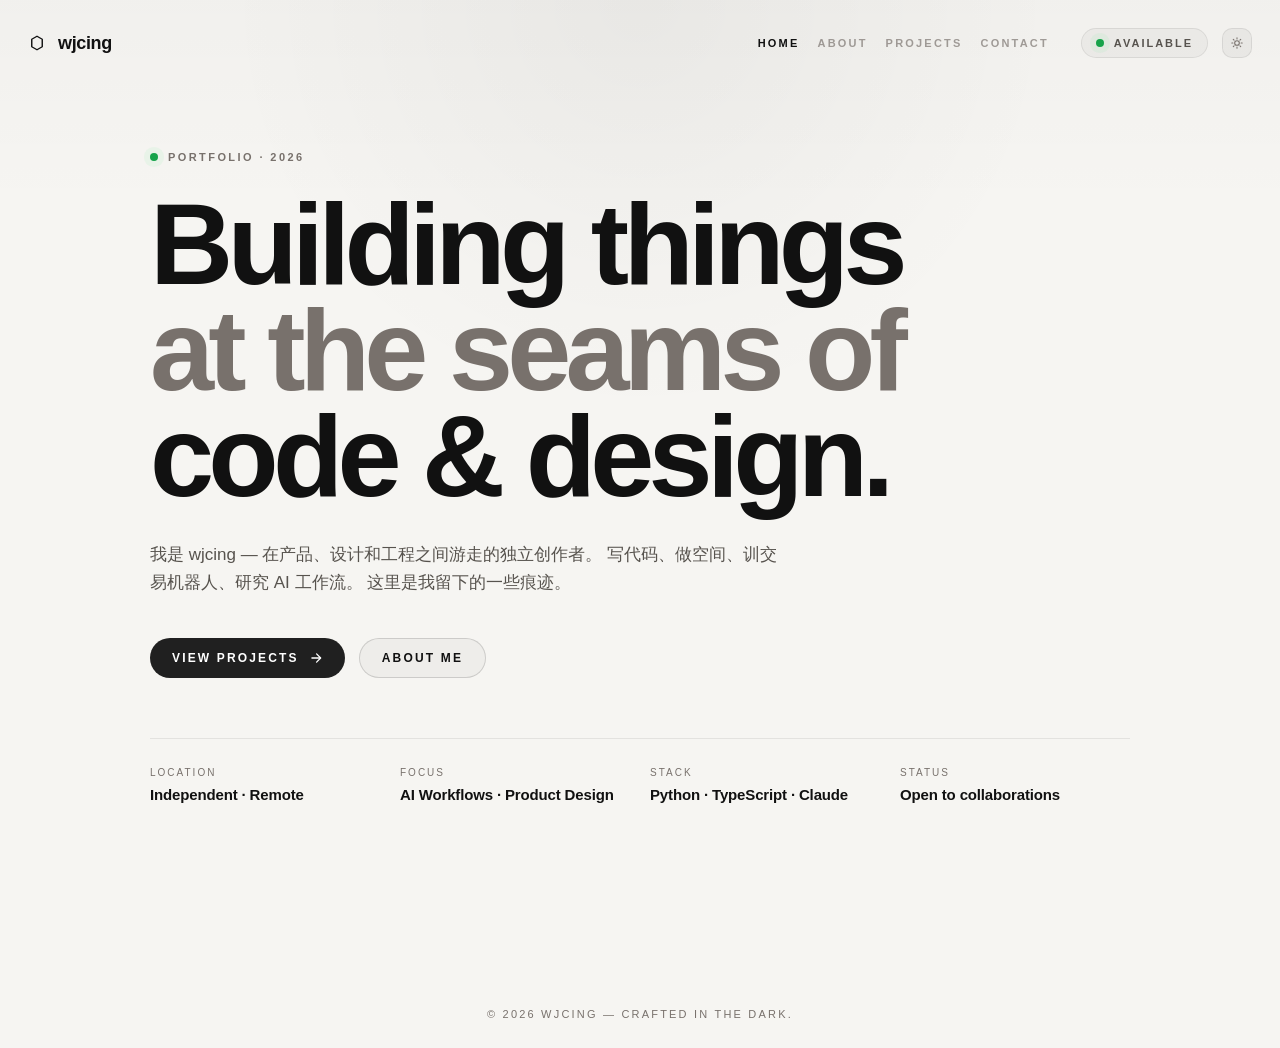
==== index.html @ 62563226 "Initial commit: personal portfolio site" ====
<!DOCTYPE html>
<html lang="zh-CN">
  <head>
    <meta charset="UTF-8" />
    <meta name="viewport" content="width=device-width, initial-scale=1.0" />
    <meta name="description" content="wjcing — personal portfolio." />
    <meta name="theme-color" content="#050505" />
    <title>wjcing</title>
    <script src="./scripts/theme.js"></script>
    <link rel="stylesheet" href="./styles/shared.css" />
    <link rel="stylesheet" href="./styles/home.css" />
  </head>
  <body data-page="home">
    <div class="app-shell">
      <header class="topbar">
        <a class="brand" href="./index.html" aria-label="Home">
          <svg viewBox="0 0 24 24" aria-hidden="true">
            <path d="M12 3 19 7v10l-7 4-7-4V7Z"></path>
          </svg>
          <span class="brand-name">wjcing</span>
        </a>

        <nav class="nav" aria-label="Site sections">
          <a class="nav-link is-active" href="./index.html">Home</a>
          <a class="nav-link" href="./about.html">About</a>
          <a class="nav-link" href="./projects.html">Projects</a>
          <a class="nav-link" href="./contact.html">Contact</a>
        </nav>

        <div class="session-cluster" aria-label="Session">
          <div class="status-chip">
            <span class="status-dot" aria-hidden="true"></span>
            Available
          </div>
          <button
            class="theme-toggle"
            type="button"
            data-theme-toggle
            aria-label="Switch to light mode"
            aria-pressed="false"
            title="Switch to light mode"
          >
            <svg class="theme-toggle-icon theme-toggle-icon--moon" viewBox="0 0 24 24" aria-hidden="true">
              <path d="M20 14.5A8 8 0 0 1 9.5 4a8 8 0 1 0 10.5 10.5Z"></path>
            </svg>
            <svg class="theme-toggle-icon theme-toggle-icon--sun" viewBox="0 0 24 24" aria-hidden="true">
              <circle cx="12" cy="12" r="4"></circle>
              <path d="M12 3v2"></path><path d="M12 19v2"></path>
              <path d="M3 12h2"></path><path d="M19 12h2"></path>
              <path d="m5.6 5.6 1.4 1.4"></path><path d="m17 17 1.4 1.4"></path>
              <path d="m5.6 18.4 1.4-1.4"></path><path d="m17 7 1.4-1.4"></path>
            </svg>
          </button>
        </div>
      </header>

      <main class="page-main" aria-label="Home">
        <section class="hero">
          <div class="hero-kicker">
            <span class="status-dot" aria-hidden="true"></span>
            Portfolio · 2026
          </div>

          <h1 class="hero-title">
            Building things<br />
            <em class="accent">at the seams of</em><br />
            code &amp; design.
          </h1>

          <p class="hero-copy">
            我是 wjcing — 在产品、设计和工程之间游走的独立创作者。
            写代码、做空间、训交易机器人、研究 AI 工作流。
            这里是我留下的一些痕迹。
          </p>

          <div class="hero-actions">
            <a class="btn-invert" href="./projects.html">
              View Projects
              <svg viewBox="0 0 24 24" width="14" height="14" stroke="currentColor" stroke-width="2.2" fill="none" stroke-linecap="round" stroke-linejoin="round" aria-hidden="true">
                <path d="M5 12h14"></path><path d="m13 5 7 7-7 7"></path>
              </svg>
            </a>
            <a class="btn-ghost" href="./about.html">About Me</a>
          </div>

          <div class="hero-meta">
            <div class="hero-meta-item">
              <span class="hero-meta-label">Location</span>
              <span class="hero-meta-value">Independent · Remote</span>
            </div>
            <div class="hero-meta-item">
              <span class="hero-meta-label">Focus</span>
              <span class="hero-meta-value">AI Workflows · Product Design</span>
            </div>
            <div class="hero-meta-item">
              <span class="hero-meta-label">Stack</span>
              <span class="hero-meta-value">Python · TypeScript · Claude</span>
            </div>
            <div class="hero-meta-item">
              <span class="hero-meta-label">Status</span>
              <span class="hero-meta-value">Open to collaborations</span>
            </div>
          </div>
        </section>
      </main>

      <footer class="site-foot">© 2026 wjcing — Crafted in the dark.</footer>
    </div>
  </body>
</html>
---- styles/shared.css ----
:root {
  --bg: #050505;
  --panel: rgba(10, 10, 10, 0.82);
  --panel-strong: rgba(15, 15, 15, 0.96);
  --panel-border: rgba(90, 90, 90, 0.22);
  --line: rgba(255, 255, 255, 0.08);
  --line-strong: rgba(255, 255, 255, 0.14);
  --text: #f5f5f5;
  --muted: #a3a3a3;
  --soft: #737373;
  --accent: #d4d4d4;
  --shadow: 0 24px 70px rgba(0, 0, 0, 0.36);
  --radius: 24px;
  --surface-1: rgba(255, 255, 255, 0.03);
  --surface-2: rgba(255, 255, 255, 0.04);
  --surface-3: rgba(255, 255, 255, 0.06);
  --surface-4: rgba(255, 255, 255, 0.08);
  --surface-strong: rgba(255, 255, 255, 0.14);
  --panel-glass: rgba(7, 7, 7, 0.58);
  --panel-glass-strong: rgba(10, 10, 10, 0.82);
  --top-glow-1: rgba(255, 255, 255, 0.05);
  --top-glow-2: rgba(255, 255, 255, 0.02);
  --scrollbar-thumb: #2f2f2f;
  --status-dot: #4ade80;
  --btn-invert-bg: rgba(255, 255, 255, 0.92);
  --btn-invert-fg: #050505;
  color-scheme: dark;
}

:root[data-theme="light"] {
  --bg: #f6f5f2;
  --panel: rgba(255, 255, 255, 0.92);
  --panel-strong: rgba(255, 255, 255, 0.98);
  --panel-border: rgba(0, 0, 0, 0.12);
  --line: rgba(0, 0, 0, 0.08);
  --line-strong: rgba(0, 0, 0, 0.14);
  --text: #111111;
  --muted: #57534e;
  --soft: #78716c;
  --accent: #1a1a1a;
  --shadow: 0 24px 70px rgba(0, 0, 0, 0.10);
  --surface-1: rgba(0, 0, 0, 0.03);
  --surface-2: rgba(0, 0, 0, 0.04);
  --surface-3: rgba(0, 0, 0, 0.06);
  --surface-4: rgba(0, 0, 0, 0.08);
  --surface-strong: rgba(0, 0, 0, 0.14);
  --panel-glass: rgba(255, 255, 255, 0.78);
  --panel-glass-strong: rgba(255, 255, 255, 0.92);
  --top-glow-1: rgba(0, 0, 0, 0.04);
  --top-glow-2: rgba(0, 0, 0, 0.02);
  --scrollbar-thumb: #c8c5be;
  --status-dot: #16a34a;
  --btn-invert-bg: rgba(15, 15, 15, 0.92);
  --btn-invert-fg: #ffffff;
  color-scheme: light;
}

* { box-sizing: border-box; }

html, body {
  margin: 0;
  width: 100%;
  min-height: 100%;
  background:
    radial-gradient(circle at top center, var(--top-glow-1), transparent 34%),
    linear-gradient(180deg, var(--top-glow-2), transparent 20%),
    var(--bg);
  color: var(--text);
  font-family: "Avenir Next", "Helvetica Neue", Helvetica, Arial, "PingFang SC", "Microsoft YaHei", sans-serif;
}

body {
  -webkit-font-smoothing: antialiased;
  text-rendering: optimizeLegibility;
}

a, button, input, textarea { font: inherit; }
a { color: inherit; }
button { border: 0; background: none; color: inherit; cursor: pointer; }
img { display: block; max-width: 100%; }

.app-shell {
  position: relative;
  min-height: 100vh;
  isolation: isolate;
}

/* ---------- Top bar ---------- */
.topbar {
  position: fixed;
  top: 0; left: 0; right: 0;
  z-index: 40;
  display: flex;
  align-items: center;
  gap: 24px;
  padding: 28px 28px 0;
  pointer-events: none;
}

.brand, .nav, .session-cluster { pointer-events: auto; }

.brand {
  display: inline-flex;
  align-items: center;
  gap: 12px;
  text-decoration: none;
}

.brand svg { transition: transform 0.65s ease; }
.brand:hover svg { transform: rotate(90deg); }

.brand-name {
  font-size: 18px;
  font-weight: 700;
  letter-spacing: -0.02em;
}

.nav {
  display: inline-flex;
  align-items: center;
  justify-content: flex-end;
  gap: 18px;
  margin-left: auto;
}

.nav-link {
  display: inline-flex;
  align-items: center;
  gap: 10px;
  padding: 8px 0;
  background: transparent;
  color: var(--soft);
  opacity: 0.68;
  font-size: 11px;
  font-weight: 700;
  letter-spacing: 0.2em;
  text-transform: uppercase;
  text-decoration: none;
  transition: color 0.2s ease, opacity 0.2s ease;
}

.nav-link:hover { color: var(--accent); opacity: 0.9; }
.nav-link.is-active { color: var(--text); opacity: 1; }

.nav-link svg, .brand svg, .icon {
  width: 18px;
  height: 18px;
  stroke: currentColor;
  stroke-width: 1.9;
  stroke-linecap: round;
  stroke-linejoin: round;
  fill: none;
  flex: 0 0 auto;
}

.session-cluster {
  display: inline-flex;
  align-items: center;
  gap: 14px;
  margin-left: 8px;
}

.status-chip {
  display: inline-flex;
  align-items: center;
  gap: 10px;
  padding: 0 14px;
  min-height: 30px;
  border: 1px solid var(--line);
  border-radius: 999px;
  color: var(--muted);
  background: var(--surface-1);
  font-size: 11px;
  font-weight: 700;
  letter-spacing: 0.18em;
  text-transform: uppercase;
}

.status-dot {
  width: 8px;
  height: 8px;
  border-radius: 50%;
  background: var(--status-dot);
  box-shadow: 0 0 0 6px rgba(74, 222, 128, 0.08);
  animation: pulse 1.8s infinite;
}

@keyframes pulse {
  0%, 100% { transform: scale(1); opacity: 0.85; }
  50% { transform: scale(1.35); opacity: 1; }
}

.theme-toggle {
  display: inline-flex;
  align-items: center;
  justify-content: center;
  width: 30px;
  height: 30px;
  border-radius: 10px;
  border: 1px solid var(--line);
  background: var(--surface-2);
  color: var(--soft);
  transition: background 0.18s ease, color 0.18s ease, border-color 0.18s ease;
}

.theme-toggle:hover, .theme-toggle:focus-visible {
  color: var(--text);
  border-color: var(--line-strong);
  background: var(--surface-3);
  outline: none;
}

.theme-toggle-icon {
  width: 14px;
  height: 14px;
  stroke: currentColor;
  stroke-width: 1.8;
  stroke-linecap: round;
  stroke-linejoin: round;
  fill: none;
}

.theme-toggle .theme-toggle-icon--sun { display: none; }
:root[data-theme="light"] .theme-toggle .theme-toggle-icon--sun { display: block; }
:root[data-theme="light"] .theme-toggle .theme-toggle-icon--moon { display: none; }

/* ---------- Page chrome ---------- */
.page-main {
  padding: 130px 28px 80px;
}

.section-wrap {
  max-width: 1180px;
  margin: 0 auto;
}

.section-head {
  display: flex;
  align-items: end;
  justify-content: space-between;
  gap: 20px;
  margin-bottom: 28px;
}

.section-kicker {
  display: inline-flex;
  align-items: center;
  gap: 14px;
}

.section-kicker h1 {
  margin: 0;
  font-size: clamp(34px, 4.8vw, 56px);
  line-height: 0.95;
  letter-spacing: -0.05em;
}

.section-copy {
  margin: 14px 0 0;
  max-width: 720px;
  color: var(--muted);
  font-size: 15px;
  line-height: 1.7;
}

.kicker-label {
  display: inline-block;
  color: var(--soft);
  font-size: 11px;
  font-weight: 700;
  letter-spacing: 0.22em;
  text-transform: uppercase;
}

.panel-surface {
  border-radius: 28px;
  border: 1px solid var(--line);
  background: var(--panel-glass);
  backdrop-filter: blur(22px);
  box-shadow: var(--shadow);
}

.tag-row {
  display: flex;
  flex-wrap: wrap;
  gap: 10px;
}

.tag {
  display: inline-flex;
  align-items: center;
  padding: 8px 12px;
  border-radius: 999px;
  border: 1px solid var(--line);
  background: var(--surface-2);
  color: var(--muted);
  font-size: 11px;
  letter-spacing: 0.12em;
  text-transform: uppercase;
}

.empty-state {
  display: grid;
  place-items: center;
  gap: 10px;
  min-height: 220px;
  padding: 28px;
  text-align: center;
  color: var(--muted);
  border-radius: 28px;
  border: 1px dashed var(--line-strong);
  background: var(--surface-1);
}

.btn-invert {
  display: inline-flex;
  align-items: center;
  gap: 10px;
  padding: 12px 22px;
  border-radius: 999px;
  background: var(--btn-invert-bg);
  color: var(--btn-invert-fg);
  font-size: 12px;
  font-weight: 700;
  letter-spacing: 0.18em;
  text-transform: uppercase;
  text-decoration: none;
  transition: transform 0.2s ease, box-shadow 0.2s ease;
}

.btn-invert:hover {
  transform: translateY(-1px);
  box-shadow: 0 12px 32px rgba(0,0,0,0.25);
}

.btn-ghost {
  display: inline-flex;
  align-items: center;
  gap: 10px;
  padding: 12px 22px;
  border-radius: 999px;
  border: 1px solid var(--line-strong);
  color: var(--text);
  background: var(--surface-1);
  font-size: 12px;
  font-weight: 700;
  letter-spacing: 0.18em;
  text-transform: uppercase;
  text-decoration: none;
  transition: background 0.2s ease, border-color 0.2s ease;
}

.btn-ghost:hover {
  background: var(--surface-3);
  border-color: var(--line-strong);
}

.mono {
  font-family: ui-monospace, SFMono-Regular, Menlo, monospace;
}

/* ---------- Footer ---------- */
.site-foot {
  margin-top: 80px;
  padding: 28px;
  text-align: center;
  color: var(--soft);
  font-size: 11px;
  letter-spacing: 0.2em;
  text-transform: uppercase;
}

/* ---------- Responsive ---------- */
@media (max-width: 1080px) {
  .topbar { flex-wrap: wrap; }
}

@media (max-width: 820px) {
  .topbar {
    flex-direction: column;
    align-items: start;
    padding: 20px 20px 0;
  }
  .nav { width: 100%; overflow-x: auto; }
  .nav-link { flex: 1 0 auto; }
  .page-main { padding: 154px 20px 32px; }
  .section-head { align-items: start; flex-direction: column; }
}

@media (max-width: 640px) {
  .session-cluster { width: 100%; margin-left: 0; justify-content: space-between; }
}
---- styles/home.css ----
body[data-page="home"] .page-main {
  display: grid;
  place-items: center;
  min-height: 100vh;
  padding: 130px 28px 80px;
}

.hero {
  position: relative;
  width: 100%;
  max-width: 980px;
  text-align: left;
}

.hero-kicker {
  display: inline-flex;
  align-items: center;
  gap: 10px;
  margin-bottom: 28px;
  color: var(--soft);
  font-size: 11px;
  font-weight: 700;
  letter-spacing: 0.22em;
  text-transform: uppercase;
}

.hero-kicker .status-dot {
  width: 8px;
  height: 8px;
}

.hero-title {
  margin: 0;
  font-size: clamp(56px, 9vw, 132px);
  line-height: 0.92;
  letter-spacing: -0.05em;
  font-weight: 700;
}

.hero-title .accent {
  color: var(--soft);
  font-style: normal;
}

.hero-copy {
  margin: 32px 0 0;
  max-width: 640px;
  color: var(--muted);
  font-size: 17px;
  line-height: 1.7;
}

.hero-actions {
  display: flex;
  flex-wrap: wrap;
  gap: 14px;
  margin-top: 40px;
}

.hero-meta {
  margin-top: 60px;
  padding-top: 28px;
  border-top: 1px solid var(--line);
  display: grid;
  grid-template-columns: repeat(auto-fit, minmax(180px, 1fr));
  gap: 20px;
}

.hero-meta-item {
  display: grid;
  gap: 8px;
}

.hero-meta-label {
  color: var(--soft);
  font-size: 10px;
  letter-spacing: 0.2em;
  text-transform: uppercase;
}

.hero-meta-value {
  color: var(--text);
  font-size: 15px;
  font-weight: 600;
  letter-spacing: -0.01em;
}

@media (max-width: 640px) {
  .hero-title { font-size: clamp(44px, 12vw, 72px); }
  .hero-copy { font-size: 15px; }
}
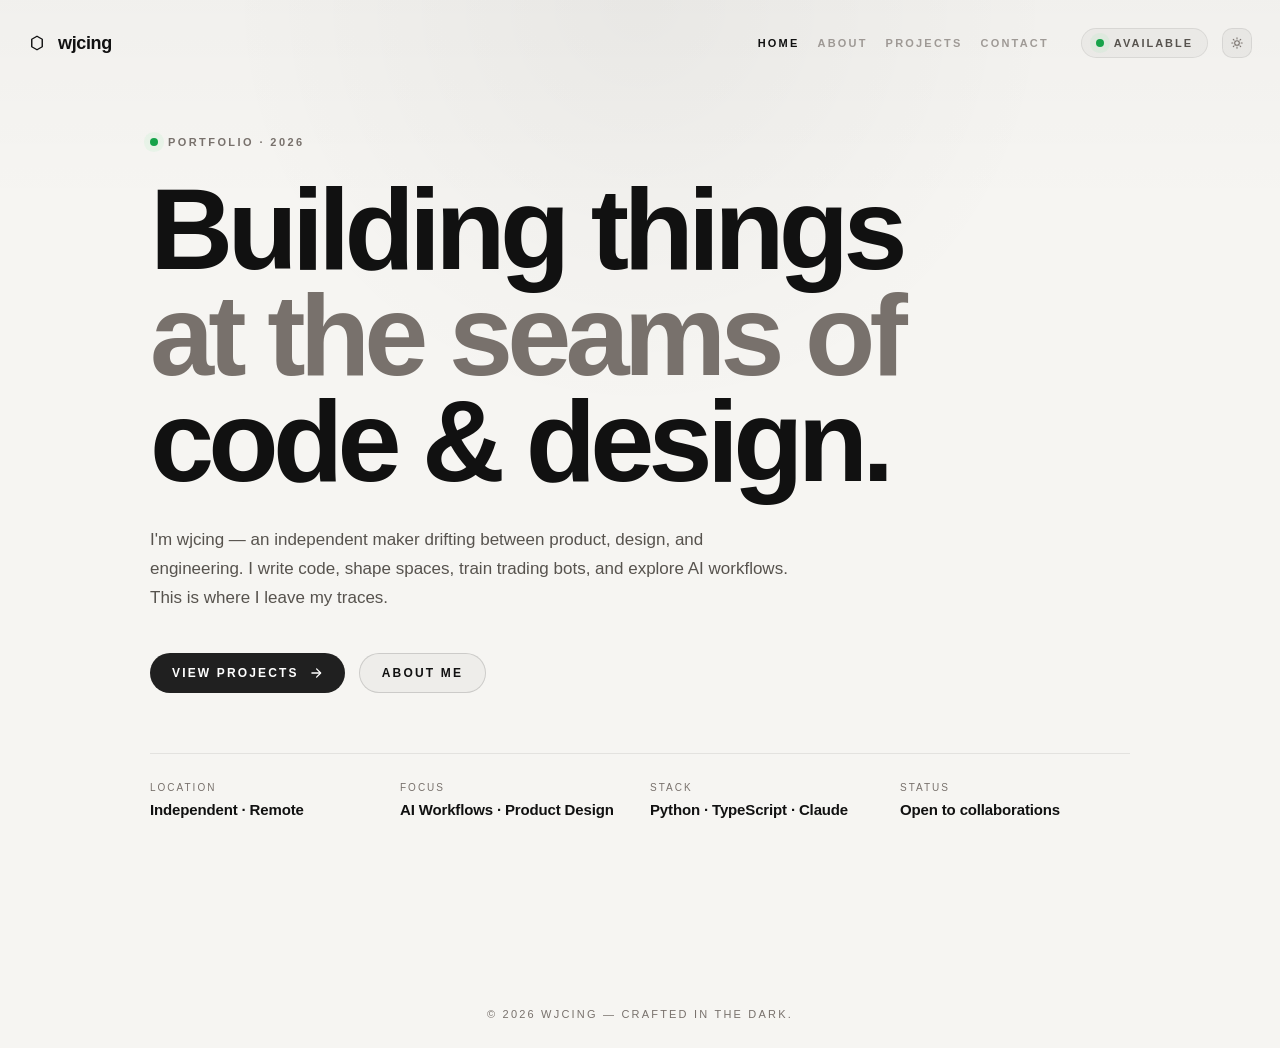
==== commit 2eddeea4: "Translate copy from Chinese to English; set lang=en" ====
--- a/index.html
+++ b/index.html
@@ -1,5 +1,5 @@
 <!DOCTYPE html>
-<html lang="zh-CN">
+<html lang="en">
   <head>
     <meta charset="UTF-8" />
     <meta name="viewport" content="width=device-width, initial-scale=1.0" />
@@ -68,9 +68,9 @@
           </h1>
 
           <p class="hero-copy">
-            我是 wjcing — 在产品、设计和工程之间游走的独立创作者。
-            写代码、做空间、训交易机器人、研究 AI 工作流。
-            这里是我留下的一些痕迹。
+            I'm wjcing — an independent maker drifting between product, design,
+            and engineering. I write code, shape spaces, train trading bots,
+            and explore AI workflows. This is where I leave my traces.
           </p>
 
           <div class="hero-actions">
